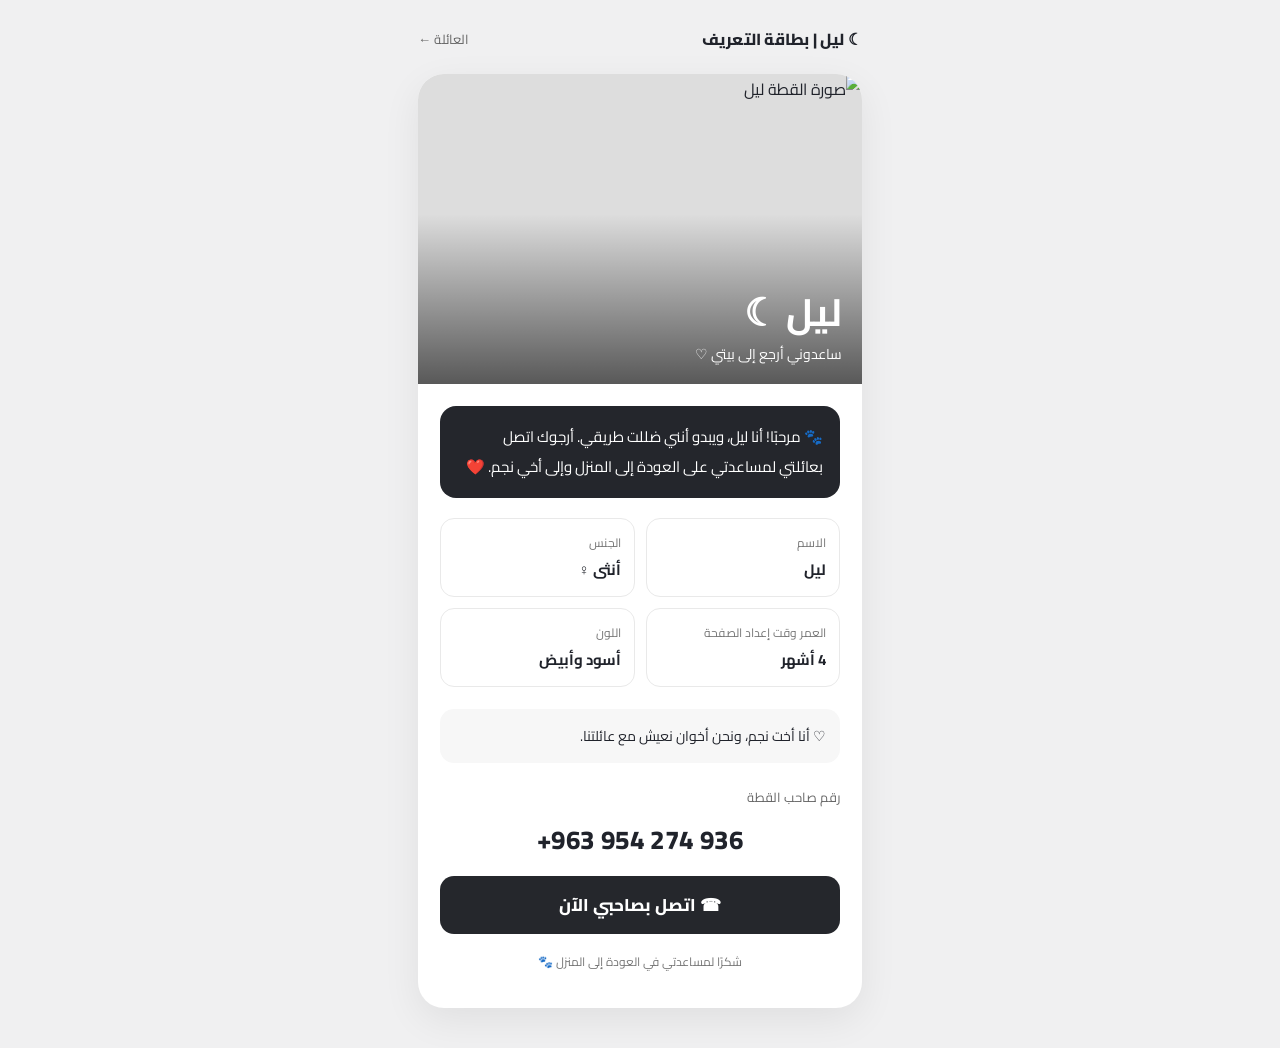
==== lail.html @ 02e9a641 "Add files via upload" ====
<!doctype html><html lang="ar" dir="rtl"><head><meta charset="utf-8"><meta name="viewport" content="width=device-width,initial-scale=1"><title>ليل ☾ | بطاقة التعريف</title><link rel="stylesheet" href="style.css"></head><body class="lail"><main class="wrap"><header class="top"><span class="brand">☾ ليل | بطاقة التعريف</span><a class="back" href="index.html">العائلة ←</a></header><article class="card"><div class="hero"><img src="images/lail.jpg" alt="صورة القطة ليل"><div class="badge"><h1>ليل ☾</h1><p>ساعدوني أرجع إلى بيتي ♡</p></div></div><div class="content"><div class="alert">🐾 مرحبًا! أنا ليل، ويبدو أنني ضللت طريقي. أرجوك اتصل بعائلتي لمساعدتي على العودة إلى المنزل وإلى أخي نجم. ❤️</div><div class="grid"><div class="field"><span class="label">الاسم</span><span class="value">ليل</span></div><div class="field"><span class="label">الجنس</span><span class="value">أنثى ♀</span></div><div class="field"><span class="label">العمر وقت إعداد الصفحة</span><span class="value">4 أشهر</span></div><div class="field"><span class="label">اللون</span><span class="value">أسود وأبيض</span></div></div><div class="relation">♡ أنا أخت نجم، ونحن أخوان نعيش مع عائلتنا.</div><div class="call-title">رقم صاحب القطة</div><div class="phone" dir="ltr">+963 954 274 936</div><a class="btn" href="tel:+963954274936">☎ اتصل بصاحبي الآن</a><p class="note">شكرًا لمساعدتي في العودة إلى المنزل 🐾</p></div></article></main></body></html>
---- style.css ----
@import url('https://fonts.googleapis.com/css2?family=Cairo:wght@400;500;600;700;800&display=swap');
:root{font-family:'Cairo',Tahoma,Arial,sans-serif;color:#20232b;background:#f5f4f1}*{box-sizing:border-box}body{margin:0;min-height:100vh}a{text-decoration:none;color:inherit}.wrap{max-width:480px;margin:0 auto;padding:24px 18px 40px}.top{display:flex;align-items:center;justify-content:space-between;margin-bottom:20px}.brand{font-weight:800;letter-spacing:.2px}.back{font-size:13px;color:#666}.card{background:white;border-radius:26px;overflow:hidden;box-shadow:0 12px 38px #00000012}.hero{height:310px;position:relative;background:#ddd}.hero img{width:100%;height:100%;object-fit:cover;object-position:center 38%}.hero:after{content:'';position:absolute;inset:45% 0 0;background:linear-gradient(transparent,#0009)}.badge{position:absolute;bottom:17px;right:20px;color:white;z-index:1}.badge h1{font-size:38px;margin:0;line-height:1.5}.badge p{margin:0;font-size:14px}.content{padding:22px}.alert{padding:16px 17px;border-radius:16px;font-size:15px;line-height:2;margin-bottom:20px}.grid{display:grid;grid-template-columns:1fr 1fr;gap:11px;margin-bottom:22px}.field{border:1px solid #e9e9e9;border-radius:14px;padding:12px 13px}.label{display:block;color:#777;font-size:12px}.value{font-weight:700;font-size:15px}.relation{background:#f7f7f7;border-radius:14px;padding:14px;margin-bottom:22px;font-size:14px}.call-title{font-size:13px;color:#666;margin-bottom:6px}.phone{direction:ltr;text-align:center;font-size:26px;font-weight:800;letter-spacing:.4px;margin-bottom:12px}.btn{display:block;text-align:center;background:#20232b;color:white;border-radius:14px;padding:13px;font-weight:800;font-size:17px}.note{text-align:center;color:#777;font-size:12px;line-height:1.9;margin-top:17px}.links{display:grid;grid-template-columns:1fr 1fr;gap:12px}.tile{border-radius:20px;overflow:hidden;background:white;box-shadow:0 8px 25px #0001}.tile img{width:100%;height:180px;object-fit:cover}.tile div{padding:13px;font-weight:800;text-align:center}.intro{text-align:center;margin:25px 0}.intro h1{font-size:27px;margin:0}.intro p{font-size:14px;color:#666}.lail{background:#f0f0f1}.lail .alert{background:#24262c;color:#fff}.lail .btn{background:#25272c}.najm{background:#eeeff1}.najm .alert{background:#e8e8e8;color:#222}.najm .btn{background:#151515}@media(max-width:380px){.hero{height:265px}.phone{font-size:22px}.tile img{height:145px}}
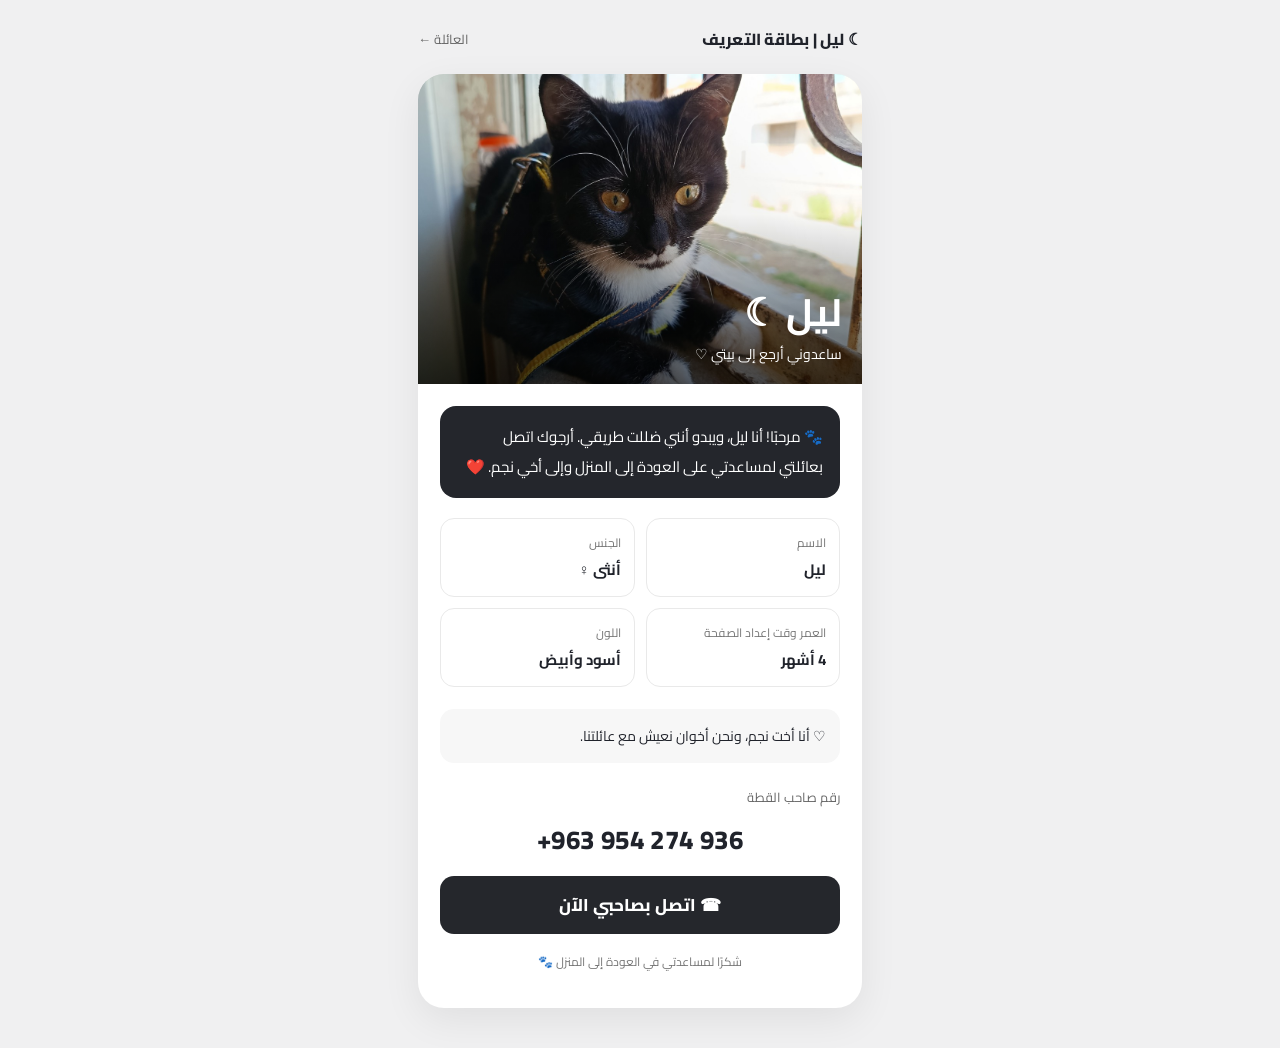
==== commit 6dbb46d1: "Fix HTML structure and content for lail.html" ====
--- a/lail.html
+++ b/lail.html
@@ -1 +1 @@
-<!doctype html><html lang="ar" dir="rtl"><head><meta charset="utf-8"><meta name="viewport" content="width=device-width,initial-scale=1"><title>ليل ☾ | بطاقة التعريف</title><link rel="stylesheet" href="style.css"></head><body class="lail"><main class="wrap"><header class="top"><span class="brand">☾ ليل | بطاقة التعريف</span><a class="back" href="index.html">العائلة ←</a></header><article class="card"><div class="hero"><img src="images/lail.jpg" alt="صورة القطة ليل"><div class="badge"><h1>ليل ☾</h1><p>ساعدوني أرجع إلى بيتي ♡</p></div></div><div class="content"><div class="alert">🐾 مرحبًا! أنا ليل، ويبدو أنني ضللت طريقي. أرجوك اتصل بعائلتي لمساعدتي على العودة إلى المنزل وإلى أخي نجم. ❤️</div><div class="grid"><div class="field"><span class="label">الاسم</span><span class="value">ليل</span></div><div class="field"><span class="label">الجنس</span><span class="value">أنثى ♀</span></div><div class="field"><span class="label">العمر وقت إعداد الصفحة</span><span class="value">4 أشهر</span></div><div class="field"><span class="label">اللون</span><span class="value">أسود وأبيض</span></div></div><div class="relation">♡ أنا أخت نجم، ونحن أخوان نعيش مع عائلتنا.</div><div class="call-title">رقم صاحب القطة</div><div class="phone" dir="ltr">+963 954 274 936</div><a class="btn" href="tel:+963954274936">☎ اتصل بصاحبي الآن</a><p class="note">شكرًا لمساعدتي في العودة إلى المنزل 🐾</p></div></article></main></body></html>
+<!doctype html><html lang="ar" dir="rtl"><head><meta charset="utf-8"><meta name="viewport" content="width=device-width,initial-scale=1"><title>ليل ☾ | بطاقة التعريف</title><link rel="stylesheet" href="style.css"></head><body class="lail"><main class="wrap"><header class="top"><span class="brand">☾ ليل | بطاقة التعريف</span><a class="back" href="index.html">العائلة ←</a></header><article class="card"><div class="hero"><img src="lail.jpg" alt="صورة القطة ليل"><div class="badge"><h1>ليل ☾</h1><p>ساعدوني أرجع إلى بيتي ♡</p></div></div><div class="content"><div class="alert">🐾 مرحبًا! أنا ليل، ويبدو أنني ضللت طريقي. أرجوك اتصل بعائلتي لمساعدتي على العودة إلى المنزل وإلى أخي نجم. ❤️</div><div class="grid"><div class="field"><span class="label">الاسم</span><span class="value">ليل</span></div><div class="field"><span class="label">الجنس</span><span class="value">أنثى ♀</span></div><div class="field"><span class="label">العمر وقت إعداد الصفحة</span><span class="value">4 أشهر</span></div><div class="field"><span class="label">اللون</span><span class="value">أسود وأبيض</span></div></div><div class="relation">♡ أنا أخت نجم، ونحن أخوان نعيش مع عائلتنا.</div><div class="call-title">رقم صاحب القطة</div><div class="phone" dir="ltr">+963 954 274 936</div><a class="btn" href="tel:+963954274936">☎ اتصل بصاحبي الآن</a><p class="note">شكرًا لمساعدتي في العودة إلى المنزل 🐾</p></div></article></main></body></html>
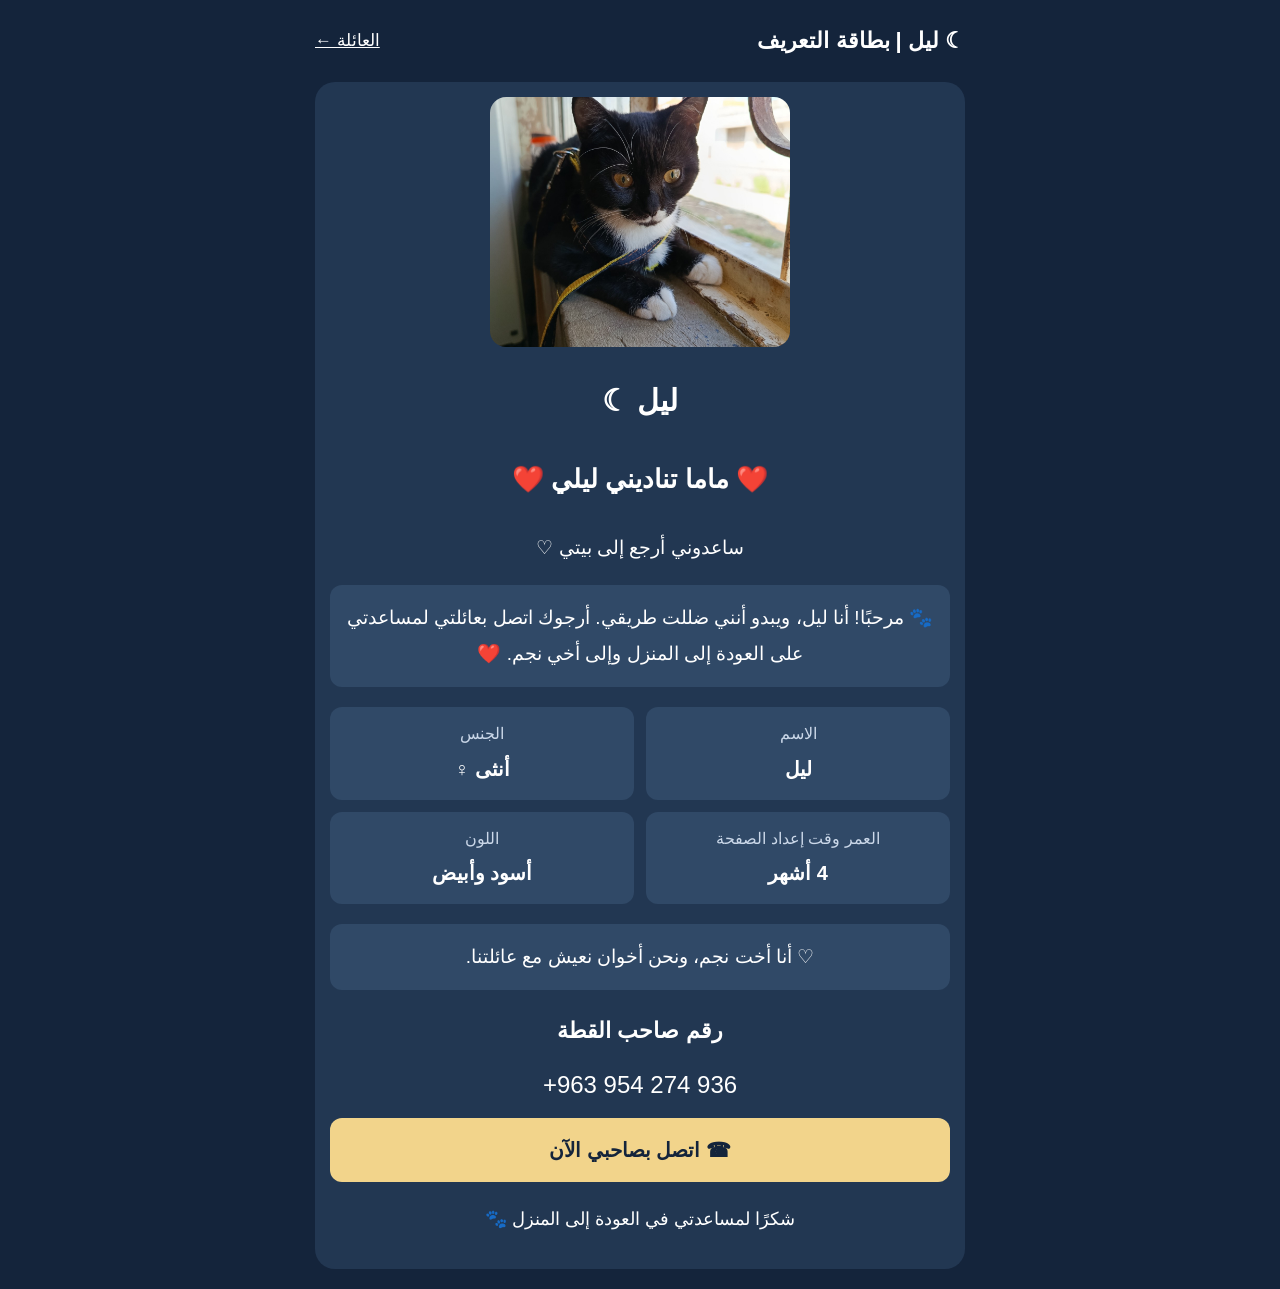
==== commit 2f0c03da: "Update lail.html" ====
--- a/lail.html
+++ b/lail.html
@@ -1 +1,6 @@
-<!doctype html><html lang="ar" dir="rtl"><head><meta charset="utf-8"><meta name="viewport" content="width=device-width,initial-scale=1"><title>ليل ☾ | بطاقة التعريف</title><link rel="stylesheet" href="style.css"></head><body class="lail"><main class="wrap"><header class="top"><span class="brand">☾ ليل | بطاقة التعريف</span><a class="back" href="index.html">العائلة ←</a></header><article class="card"><div class="hero"><img src="lail.jpg" alt="صورة القطة ليل"><div class="badge"><h1>ليل ☾</h1><p>ساعدوني أرجع إلى بيتي ♡</p></div></div><div class="content"><div class="alert">🐾 مرحبًا! أنا ليل، ويبدو أنني ضللت طريقي. أرجوك اتصل بعائلتي لمساعدتي على العودة إلى المنزل وإلى أخي نجم. ❤️</div><div class="grid"><div class="field"><span class="label">الاسم</span><span class="value">ليل</span></div><div class="field"><span class="label">الجنس</span><span class="value">أنثى ♀</span></div><div class="field"><span class="label">العمر وقت إعداد الصفحة</span><span class="value">4 أشهر</span></div><div class="field"><span class="label">اللون</span><span class="value">أسود وأبيض</span></div></div><div class="relation">♡ أنا أخت نجم، ونحن أخوان نعيش مع عائلتنا.</div><div class="call-title">رقم صاحب القطة</div><div class="phone" dir="ltr">+963 954 274 936</div><a class="btn" href="tel:+963954274936">☎ اتصل بصاحبي الآن</a><p class="note">شكرًا لمساعدتي في العودة إلى المنزل 🐾</p></div></article></main></body></html>
+<!doctype html><html lang="ar" dir="rtl"><head><meta charset="utf-8"><meta name="viewport" content="width=device-width,initial-scale=1"><title>ليل ☾ | بطاقة التعريف</title><link rel="stylesheet" href="style.css"></head><body class="lail"><main class="wrap"><header class="top"><span class="brand">☾ ليل | بطاقة التعريف</span><a class="back" href="index.html">العائلة ←</a></header><article class="card"><div class="hero"><img src="lail.jpg" alt="صورة القطة ليل"><div class="badge">
+<h1>ليل ☾</h1>
+<p style="font-size:26px; color:white; font-weight:bold;">
+  ❤️ ماما تناديني ليلي ❤️
+</p>
+  <p>ساعدوني أرجع إلى بيتي ♡</p></div></div><div class="content"><div class="alert">🐾 مرحبًا! أنا ليل، ويبدو أنني ضللت طريقي. أرجوك اتصل بعائلتي لمساعدتي على العودة إلى المنزل وإلى أخي نجم. ❤️</div><div class="grid"><div class="field"><span class="label">الاسم</span><span class="value">ليل</span></div><div class="field"><span class="label">الجنس</span><span class="value">أنثى ♀</span></div><div class="field"><span class="label">العمر وقت إعداد الصفحة</span><span class="value">4 أشهر</span></div><div class="field"><span class="label">اللون</span><span class="value">أسود وأبيض</span></div></div><div class="relation">♡ أنا أخت نجم، ونحن أخوان نعيش مع عائلتنا.</div><div class="call-title">رقم صاحب القطة</div><div class="phone" dir="ltr">+963 954 274 936</div><a class="btn" href="tel:+963954274936">☎ اتصل بصاحبي الآن</a><p class="note">شكرًا لمساعدتي في العودة إلى المنزل 🐾</p></div></article></main></body></html>
--- a/style.css
+++ b/style.css
@@ -1,2 +1,148 @@
-@import url('https://fonts.googleapis.com/css2?family=Cairo:wght@400;500;600;700;800&display=swap');
-:root{font-family:'Cairo',Tahoma,Arial,sans-serif;color:#20232b;background:#f5f4f1}*{box-sizing:border-box}body{margin:0;min-height:100vh}a{text-decoration:none;color:inherit}.wrap{max-width:480px;margin:0 auto;padding:24px 18px 40px}.top{display:flex;align-items:center;justify-content:space-between;margin-bottom:20px}.brand{font-weight:800;letter-spacing:.2px}.back{font-size:13px;color:#666}.card{background:white;border-radius:26px;overflow:hidden;box-shadow:0 12px 38px #00000012}.hero{height:310px;position:relative;background:#ddd}.hero img{width:100%;height:100%;object-fit:cover;object-position:center 38%}.hero:after{content:'';position:absolute;inset:45% 0 0;background:linear-gradient(transparent,#0009)}.badge{position:absolute;bottom:17px;right:20px;color:white;z-index:1}.badge h1{font-size:38px;margin:0;line-height:1.5}.badge p{margin:0;font-size:14px}.content{padding:22px}.alert{padding:16px 17px;border-radius:16px;font-size:15px;line-height:2;margin-bottom:20px}.grid{display:grid;grid-template-columns:1fr 1fr;gap:11px;margin-bottom:22px}.field{border:1px solid #e9e9e9;border-radius:14px;padding:12px 13px}.label{display:block;color:#777;font-size:12px}.value{font-weight:700;font-size:15px}.relation{background:#f7f7f7;border-radius:14px;padding:14px;margin-bottom:22px;font-size:14px}.call-title{font-size:13px;color:#666;margin-bottom:6px}.phone{direction:ltr;text-align:center;font-size:26px;font-weight:800;letter-spacing:.4px;margin-bottom:12px}.btn{display:block;text-align:center;background:#20232b;color:white;border-radius:14px;padding:13px;font-weight:800;font-size:17px}.note{text-align:center;color:#777;font-size:12px;line-height:1.9;margin-top:17px}.links{display:grid;grid-template-columns:1fr 1fr;gap:12px}.tile{border-radius:20px;overflow:hidden;background:white;box-shadow:0 8px 25px #0001}.tile img{width:100%;height:180px;object-fit:cover}.tile div{padding:13px;font-weight:800;text-align:center}.intro{text-align:center;margin:25px 0}.intro h1{font-size:27px;margin:0}.intro p{font-size:14px;color:#666}.lail{background:#f0f0f1}.lail .alert{background:#24262c;color:#fff}.lail .btn{background:#25272c}.najm{background:#eeeff1}.najm .alert{background:#e8e8e8;color:#222}.najm .btn{background:#151515}@media(max-width:380px){.hero{height:265px}.phone{font-size:22px}.tile img{height:145px}}
+
+.links {
+  display: grid !important;
+  grid-template-columns: repeat(2, minmax(0, 1fr)) !important;
+  gap: 12px;
+  width: 100%;
+  align-items: start;
+}
+
+.tile {
+  display: block;
+  min-width: 0;
+  width: 100%;
+}
+
+.tile img {
+  display: block;
+  width: 100%;
+  height: 180px;
+  object-fit: cover;
+}
+
+body.najm,
+body.lail {
+  margin: 0;
+  padding: 20px 12px;
+  background: #14243b;
+  color: #ffffff;
+  font-family: Arial, sans-serif;
+  text-align: center;
+  line-height: 1.9;
+}
+
+.wrap {
+  max-width: 650px;
+  margin: auto;
+}
+
+.top {
+  display: flex;
+  justify-content: space-between;
+  align-items: center;
+  gap: 12px;
+  margin-bottom: 20px;
+}
+
+.brand {
+  font-size: 22px;
+  font-weight: bold;
+}
+
+.back {
+  color: #ffffff;
+  font-size: 17px;
+}
+
+.card {
+  background: #223752;
+  border-radius: 20px;
+  padding: 15px;
+  overflow: hidden;
+}
+
+.hero img {
+  display: block;
+  width: 100%;
+  max-width: 300px;
+  height: 250px;
+  object-fit: cover;
+  margin: 0 auto;
+  border-radius: 16px;
+}
+
+.badge h1 {
+  font-size: 30px;
+  margin-bottom: 5px;
+}
+
+.badge p {
+  font-size: 19px;
+}
+
+.content {
+  font-size: 19px;
+}
+
+.alert,
+.relation {
+  background: #304967;
+  padding: 15px;
+  margin: 15px 0;
+  border-radius: 12px;
+}
+
+.grid {
+  display: grid;
+  grid-template-columns: repeat(2, minmax(0, 1fr));
+  gap: 12px;
+  margin: 20px 0;
+}
+
+.field {
+  background: #304967;
+  padding: 12px 6px;
+  border-radius: 12px;
+}
+
+.label,
+.value {
+  display: block;
+}
+
+.label {
+  color: #cbd8e9;
+  font-size: 16px;
+}
+
+.value {
+  font-size: 20px;
+  font-weight: bold;
+}
+
+.call-title {
+  font-size: 22px;
+  font-weight: bold;
+  margin-top: 20px;
+}
+
+.phone {
+  font-size: 24px;
+  margin: 10px 0;
+}
+
+.btn {
+  display: block;
+  background: #f2d48b;
+  color: #14243b;
+  padding: 13px;
+  border-radius: 12px;
+  font-size: 20px;
+  font-weight: bold;
+  text-decoration: none;
+}
+
+.note {
+  font-size: 18px;
+  margin-top: 20px;
+
